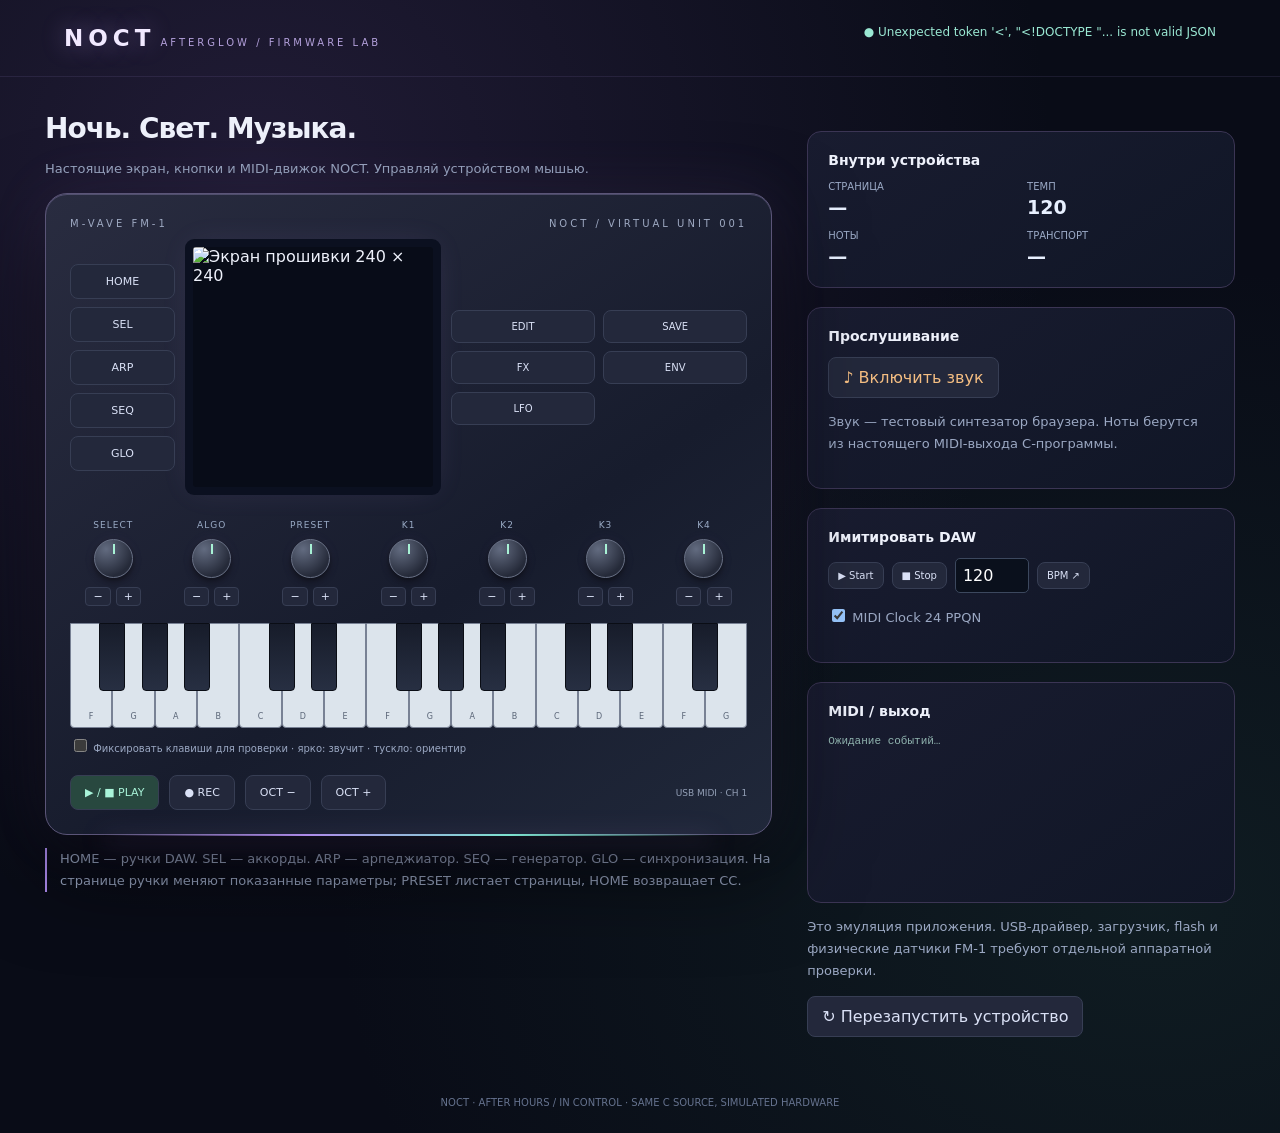
==== emulator/index.html @ 72db49fe "Fix polyphonic chord routing, USB revoicing bursts and physical note lights" ====
<!-- SPDX-License-Identifier: MPL-2.0 -->
<!doctype html><html lang="ru"><meta charset="utf-8"><meta name="viewport" content="width=device-width,initial-scale=1"><title>NOCT · AFTERGLOW</title>
<style>

:root{color-scheme:dark;font-family:Manrope,system-ui,sans-serif;background:#0b0e18;color:#eef1fb}*{box-sizing:border-box}body{margin:0;background:radial-gradient(ellipse at 30% 0,#28224280,transparent 60%);min-height:100vh}button,input{font:inherit}button{cursor:pointer;background:#23283b;color:#dae1f6;border:1px solid #373e54;border-radius:8px;padding:10px 14px}button:hover{border-color:#98efd2;color:#fff}button:focus-visible{outline:2px solid #91efce;outline-offset:3px}header{padding:25px 5%;display:flex;justify-content:space-between;border-bottom:1px solid #ffffff10}.brand{font-size:23px;font-weight:800;letter-spacing:5px}.tag{font-size:10px;color:#99a7c6;letter-spacing:3px}.live{color:#90efcb;font-size:12px}main{max-width:1250px;margin:35px auto;padding:0 30px;display:grid;grid-template-columns:minmax(580px,1.7fr) minmax(270px,1fr);gap:35px}h1{font-size:28px;margin:0 0 8px}p{color:#9ba8c3;font-size:13px;line-height:1.7}.device{background:linear-gradient(145deg,#34394c,#202432);border:1px solid #575d70;border-radius:22px;padding:24px;box-shadow:0 30px 75px #0008,inset 0 2px #ffffff14}.device-brand{display:flex;justify-content:space-between;color:#9ea9c2;font-size:10px;letter-spacing:3px;margin-bottom:18px}.console{display:grid;grid-template-columns:105px 240px 1fr;gap:18px;align-items:center;justify-content:center}.screen{width:240px;height:240px;background:#080c18;image-rendering:pixelated;box-shadow:0 0 0 8px #111522;border-radius:3px}.nav{display:grid;gap:8px}.nav button{font-size:11px;padding:10px 5px;position:relative}.nav button.on{border-color:#81ecc5;background:#233d38;color:#a5f6d8}.utilities{display:grid;grid-template-columns:1fr 1fr;gap:8px}.utilities button{font-size:10px;padding:10px 2px}.rotaries{display:flex;gap:12px;justify-content:center;margin:26px 0 17px}.dial{flex:1;text-align:center}.dial label{font-size:9px;color:#9aabc6;letter-spacing:1px}.dial .rotor{margin:7px auto;width:39px;height:39px;border-radius:50%;border:1px solid #697185;background:radial-gradient(circle at 30% 25%,#626b80,#252a39 72%);box-shadow:0 3px 5px #0008;position:relative}.rotor:after{content:'';height:10px;width:2px;background:#a8f2d5;position:absolute;top:4px;left:18px}.dial button{padding:2px 7px;border-radius:4px;font-size:11px}.keys{position:relative;height:105px;display:flex;user-select:none;touch-action:none}.key{border-radius:0 0 4px 4px;border:1px solid #788194;padding:0;background:#dce4ec;flex:1;position:relative;color:#5a6577;font-size:8px;display:flex;align-items:end;justify-content:center;padding-bottom:6px}.key.black{position:absolute;top:0;width:3.85%;height:65%;background:linear-gradient(#171c2a,#272f42);border-color:#0a0d15;z-index:2;color:#8191a9}.key.down{background:#83e4c4!important}.transport{display:flex;gap:10px;margin-top:18px;align-items:center}.transport button{font-size:11px}.transport .go{background:#28483f;color:#a9f4d9}.transport span{margin-left:auto;font-size:9px;color:#939fb6}.panel{border:1px solid #2c3347;border-radius:14px;padding:20px;background:#141927;margin-top:19px}.panel h2{font-size:14px;margin:0 0 13px}.stats{display:grid;grid-template-columns:1fr 1fr;gap:12px}.stat{font-size:10px;color:#9cabc7}.stat b{display:block;font-size:19px;color:#e8f0ff;margin-top:4px}.log{font:11px/1.8 Consolas,monospace;height:150px;overflow:auto;color:#92b6b1;margin:0}.smallrow{display:flex;gap:8px;align-items:center}.smallrow input{background:#0a101c;border:1px solid #3c485e;border-radius:5px;padding:7px;color:white;width:74px}.smallrow button{font-size:10px;padding:7px 9px}.hint{border-left:2px solid #ad91f5;padding-left:13px}.sound{color:#f5be82}footer{text-align:center;color:#65728e;font-size:10px;padding:25px}@media(max-width:1000px){main{grid-template-columns:1fr}.console{grid-template-columns:105px 240px 1fr}}@media(max-width:650px){main{padding:0 10px}.device{padding:12px}.console{grid-template-columns:70px 240px;gap:16px}.utilities{grid-column:1/-1;grid-template-columns:repeat(6,1fr)}.rotaries{gap:5px}}

body{background:radial-gradient(ellipse at 20% 15%,#44326366,transparent 55%),radial-gradient(ellipse at 90% 80%,#21494044,transparent 50%),#090c17}
.brand{color:#f1e9ff;text-shadow:0 0 25px #bd9aff66}.tag{color:#b3a0db}.device{background:linear-gradient(145deg,#292c40,#171c2d 60%,#20283a);border-color:#5b5578;box-shadow:0 35px 90px #0009,0 0 60px #b38ef21a,inset 0 1px #c3b5ee44;position:relative}.device:after{content:'';position:absolute;left:8%;right:8%;bottom:-2px;height:2px;background:linear-gradient(90deg,transparent,#ad8bea,#7ce1cf,transparent);box-shadow:0 5px 24px #b38ef299}.screen{box-shadow:0 0 0 8px #0b1020,0 0 32px #b190eb22}.panel{background:linear-gradient(145deg,#191c30,#101626);border-color:#3b3554}.nav button.on{box-shadow:inset 0 0 18px #81ecc511,0 0 13px #81ecc515}.rotor{box-shadow:0 3px 7px #0009,0 0 12px #ad8bea15!important}.hint{border-color:#ae8cf0}h1{font-weight:800;letter-spacing:-1px}.live{color:#9ae8d3}header{border-color:#b79df51a}

dialog{color:#edf0ff;background:linear-gradient(145deg,#211b35,#0b1020);border:1px solid #8772b3;border-radius:20px;padding:22px;box-shadow:0 0 100px #a78be84d}dialog::backdrop{background:#040612dc;backdrop-filter:blur(10px)}dialog img{width:min(480px,75vw);height:auto;display:block;image-rendering:pixelated;border-radius:5px;box-shadow:0 0 35px #b69aef22}dialog .zoom-head{display:flex;align-items:center;justify-content:space-between;margin-bottom:14px;font-size:11px;letter-spacing:2px;color:#b8a6d7}.screen{cursor:zoom-in}dialog button{padding:5px 12px}

[data-tap].dim{box-shadow:inset 0 -2px 0 #7fd5bd38;color:#a8b9ba}[data-tap].on{border-color:#8aefd0!important;color:#c9ffef!important;background:#28483f!important;box-shadow:0 0 16px #6de2b22b,inset 0 0 15px #8aefd014}.key.dim{box-shadow:inset 0 -14px 19px #52c29c70;border-bottom-color:#89cbb9}.key.black.dim{background:linear-gradient(#171c2a,#275148)}.key.down{box-shadow:0 0 13px #83e4c466,inset 0 -6px 0 #4db38e!important}
</style>
<header><div><span class="brand">NOCT</span> <span class="tag">AFTERGLOW / FIRMWARE LAB</span></div><div class="live" id="connection">● Подключение к C-движку…</div></header>
<main><section><h1>Ночь. Свет. Музыка.</h1><p>Настоящие экран, кнопки и MIDI-движок NOCT. Управляй устройством мышью.</p><div class="device"><div class="device-brand"><span>M-VAVE FM-1</span><span>NOCT / VIRTUAL UNIT 001</span></div><div class="console"><div class="nav" id="nav"></div><img class="screen" id="screen" alt="Экран прошивки 240 × 240"><div class="utilities" id="utilities"></div></div><div class="rotaries" id="rotaries"></div><div class="keys" id="keys"></div><p style="margin:8px 0 0;font-size:10px"><label><input id="holdKeys" type="checkbox"> Фиксировать клавиши для проверки</label> · ярко: звучит · тускло: ориентир</p><div class="transport"><button class="go" data-tap="PLAY">▶ / ■ PLAY</button><button data-tap="REC">● REC</button><button data-tap="OCT-">OCT −</button><button data-tap="OCT+">OCT +</button><span>USB MIDI · CH 1</span></div></div><p class="hint" id="help">HOME — ручки DAW. SEL — аккорды. ARP — арпеджиатор. SEQ — генератор. GLO — синхронизация. На странице ручки меняют показанные параметры; PRESET листает страницы, HOME возвращает CC.</p></section>
<aside><div class="panel"><h2>Внутри устройства</h2><div class="stats"><div class="stat">СТРАНИЦА<b id="page">—</b></div><div class="stat">ТЕМП<b id="bpm">120</b></div><div class="stat">НОТЫ<b id="notes">—</b></div><div class="stat">ТРАНСПОРТ<b id="transport">—</b></div></div></div><div class="panel"><h2>Прослушивание</h2><button class="sound" id="audio">♪ Включить звук</button><p>Звук — тестовый синтезатор браузера. Ноты берутся из настоящего MIDI-выхода C-программы.</p></div><div class="panel"><h2>Имитировать DAW</h2><div class="smallrow"><button id="dawplay">▶ Start</button><button id="dawstop">■ Stop</button><input id="tempo" aria-label="Темп DAW" type="number" value="120" min="20" max="999"><button id="sendtempo">BPM ↗</button></div><p><label><input type="checkbox" id="clock" checked> MIDI Clock 24 PPQN</label></p></div><div class="panel"><h2>MIDI / выход</h2><pre class="log" id="log">Ожидание событий…</pre></div><p>Это эмуляция приложения. USB-драйвер, загрузчик, flash и физические датчики FM-1 требуют отдельной аппаратной проверки.</p><button id="reset">↻ Перезапустить устройство</button></aside></main><footer>NOCT · AFTER HOURS / IN CONTROL · SAME C SOURCE, SIMULATED HARDWARE</footer>
<dialog id="zoom"><div class="zoom-head"><span>NOCT / AFTERGLOW · LIVE</span><button id="closeZoom" aria-label="Закрыть увеличенный экран">×</button></div><img id="zoomScreen" alt="Анимированный экран AFTERGLOW крупным планом"></dialog>
<script>
const $=id=>document.getElementById(id),send=(op,name,value,extra={})=>fetch('/action',{method:'POST',headers:{'Content-Type':'application/json'},body:JSON.stringify({op,name,value,...extra})});
for(const name of ['HOME','SEL','ARP','SEQ','GLO'])$('nav').insertAdjacentHTML('beforeend',`<button data-tap="${name}" id="btn-${name}">${name}</button>`);
for(const name of ['EDIT','SAVE','FX','ENV','LFO'])$('utilities').insertAdjacentHTML('beforeend',`<button data-tap="${name}">${name}</button>`);
for(const name of ['SELECT','ALGO','PRESET','K1','K2','K3','K4']){$('rotaries').insertAdjacentHTML('beforeend',`<div class="dial"><label>${name}</label><div class="rotor" title="Колесо мыши: ${name}"></div><button aria-label="${name} минус" data-spin="${name}" data-value="-1">−</button> <button aria-label="${name} плюс" data-spin="${name}" data-value="1">+</button></div>`);$('rotaries').lastElementChild.querySelector('.rotor').addEventListener('wheel',e=>{e.preventDefault();send('spin',name,e.deltaY<0?1:-1)},{passive:false})}
document.querySelectorAll('[data-tap]').forEach(b=>{if(['ENV','LFO'].includes(b.dataset.tap)){b.addEventListener('pointerdown',e=>{b.setPointerCapture(e.pointerId);send('press',b.dataset.tap)});b.addEventListener('pointerup',()=>send('release',b.dataset.tap));b.addEventListener('lostpointercapture',()=>send('release',b.dataset.tap))}else b.onclick=()=>send('tap',b.dataset.tap)});
document.querySelectorAll('[data-spin]').forEach(b=>b.onclick=()=>send('spin',b.dataset.spin,Number(b.dataset.value)));
const heldForTest=new Set();
let white=0;for(let k=0;k<27;k++){let black=[1,3,6,8,10].includes((k+5)%12),b=document.createElement('button');b.className='key'+(black?' black':'');b.dataset.key=k;b.setAttribute('aria-label','Клавиша '+k);if(black)b.style.left=(white/16*100-1.92)+'%';else{b.textContent=['F','F♯','G','G♯','A','A♯','B','C','C♯','D','D♯','E'][k%12];white++}b.onpointerdown=e=>{e.preventDefault();b.setPointerCapture(e.pointerId);if($('holdKeys').checked){if(heldForTest.has(k)){heldForTest.delete(k);send('key',null,k,{down:false})}else{heldForTest.add(k);send('key',null,k,{down:true})}}else send('key',null,k,{down:true})};b.onpointerup=()=>{if(!$('holdKeys').checked)send('key',null,k,{down:false})};b.onlostpointercapture=()=>{if(!$('holdKeys').checked)send('key',null,k,{down:false})};$('keys').appendChild(b)}
$('holdKeys').onchange=()=>{if(!$('holdKeys').checked){for(const k of heldForTest)send('key',null,k,{down:false});heldForTest.clear()}};
$('screen').onclick=()=>{$('zoomScreen').src=$('screen').src;$('zoom').showModal()};$('closeZoom').onclick=()=>$('zoom').close();
let ctx=null,voices=new Map(),lastEvent=0,pedal=false,deferred=new Set();function noteOn(n,v){if(!ctx)return;noteOff(n);let o=ctx.createOscillator(),g=ctx.createGain();o.type='triangle';o.frequency.value=440*2**((n-69)/12);g.gain.setValueAtTime(0,ctx.currentTime);g.gain.linearRampToValueAtTime(.09*v/127,ctx.currentTime+.01);o.connect(g).connect(ctx.destination);o.start();voices.set(n,{o,g})}function noteOff(n){let voice=voices.get(n);if(!voice||!ctx)return;voice.g.gain.cancelScheduledValues(ctx.currentTime);voice.g.gain.setTargetAtTime(0,ctx.currentTime,.03);voice.o.stop(ctx.currentTime+.2);voices.delete(n)}
$('audio').onclick=async()=>{if(!ctx){ctx=new AudioContext();await ctx.resume();$('audio').textContent='♪ Звук включён'}else{for(const n of voices.keys())noteOff(n);await ctx.close();ctx=null;$('audio').textContent='♪ Включить звук'}};
$('clock').onchange=()=>send('clock',null,$('clock').checked);
$('reset').onclick=()=>{for(const n of voices.keys())noteOff(n);send('reset')};$('dawplay').onclick=async()=>{await send('daw',null,true);if(!$('clock').checked)send('clock',null,false)};$('dawstop').onclick=()=>send('daw',null,false);$('sendtempo').onclick=()=>send('tempo',null,$('tempo').value);
async function refresh(){try{let s=await(await fetch('/state')).json();if(!s.ready)throw new Error(s.error||'Загрузка');$('screen').src='/screen.png?t='+s.ms;if($('zoom').open)$('zoomScreen').src=$('screen').src;$('connection').textContent='● C-движок подключён';$('help').textContent=[
'DAW: K1–K4 → CC20–23. PRESET выбирает страницу; SELECT меняет BPM.',
'CHORDS: K1 — тип, K2 — velocity, K3 — чувствительность, K4 — октава. SEL включает/выключает аккорды.',
'COMPOSE: K1 — режим, K2 — лад, K3 — корень, K4 — гармония. PRESET + → ритм. EDIT — новая фраза. SEQ — пуск/стоп.',
'RHYTHM: K1 — нот на такт, K2 — длительность, K3 — диапазон, K4 — velocity. HOME возвращает ручки DAW.',
'ARP: K1 — сетка, K2 — порядок, K3 — октавы, K4 — BPM. ARP включает/выключает перебор.',
'SYNC: K1 — AUTO/INT/EXT, K2 — BPM, K3 — velocity, K4 — чувствительность.'][s.page];
$('page').textContent=['DAW','CHORDS','COMPOSE','RHYTHM','ARP','SYNC'][s.page]||s.page;$('bpm').textContent=(s.bpm/10).toFixed(1);$('notes').textContent=s.notes.join(' · ')||'—';$('transport').textContent=s.running?'GEN PLAY':s.playing?'DAW PLAY':'STOP';const ledNames=['FX','SEL','ENV','LFO','EDIT','GLO','HOME','SAVE','ARP','SEQ','PLAY','REC','OCT-','OCT+'];document.querySelectorAll('[data-tap]').forEach(b=>{let i=ledNames.indexOf(b.dataset.tap);b.classList.toggle('on',!!(s.led_buttons>>i&1));b.classList.toggle('dim',!!(s.led_dim_buttons>>i&1))});for(const e of s.events){if(e.id<=lastEvent)continue;lastEvent=e.id;let [st,n,v]=e.data;if((st&240)===144&&v){deferred.delete(n);noteOn(n,v)}if((st&240)===128||((st&240)===144&&!v)){if(pedal)deferred.add(n);else noteOff(n)}if((st&240)===176&&n===64){pedal=v>=64;if(!pedal){for(const note of deferred)noteOff(note);deferred.clear()}}if((st&240)===176&&(n===120||n===123)){for(const note of voices.keys())noteOff(note);deferred.clear()}}for(const n of voices.keys())if(!(s.sounding||s.notes).includes(n))noteOff(n);$('log').textContent=s.events.slice(-9).map(e=>e.data.map(v=>v.toString(16).toUpperCase().padStart(2,'0')).join(' ')).join('\n');document.querySelectorAll('[data-key]').forEach(b=>{let key=Number(b.dataset.key);b.classList.toggle('down',!!(s.led_keys>>key&1));b.classList.toggle('dim',!!(s.led_dim_keys>>key&1))})}catch(e){$('connection').textContent='● '+e.message}setTimeout(refresh,120)}refresh();
</script></html>
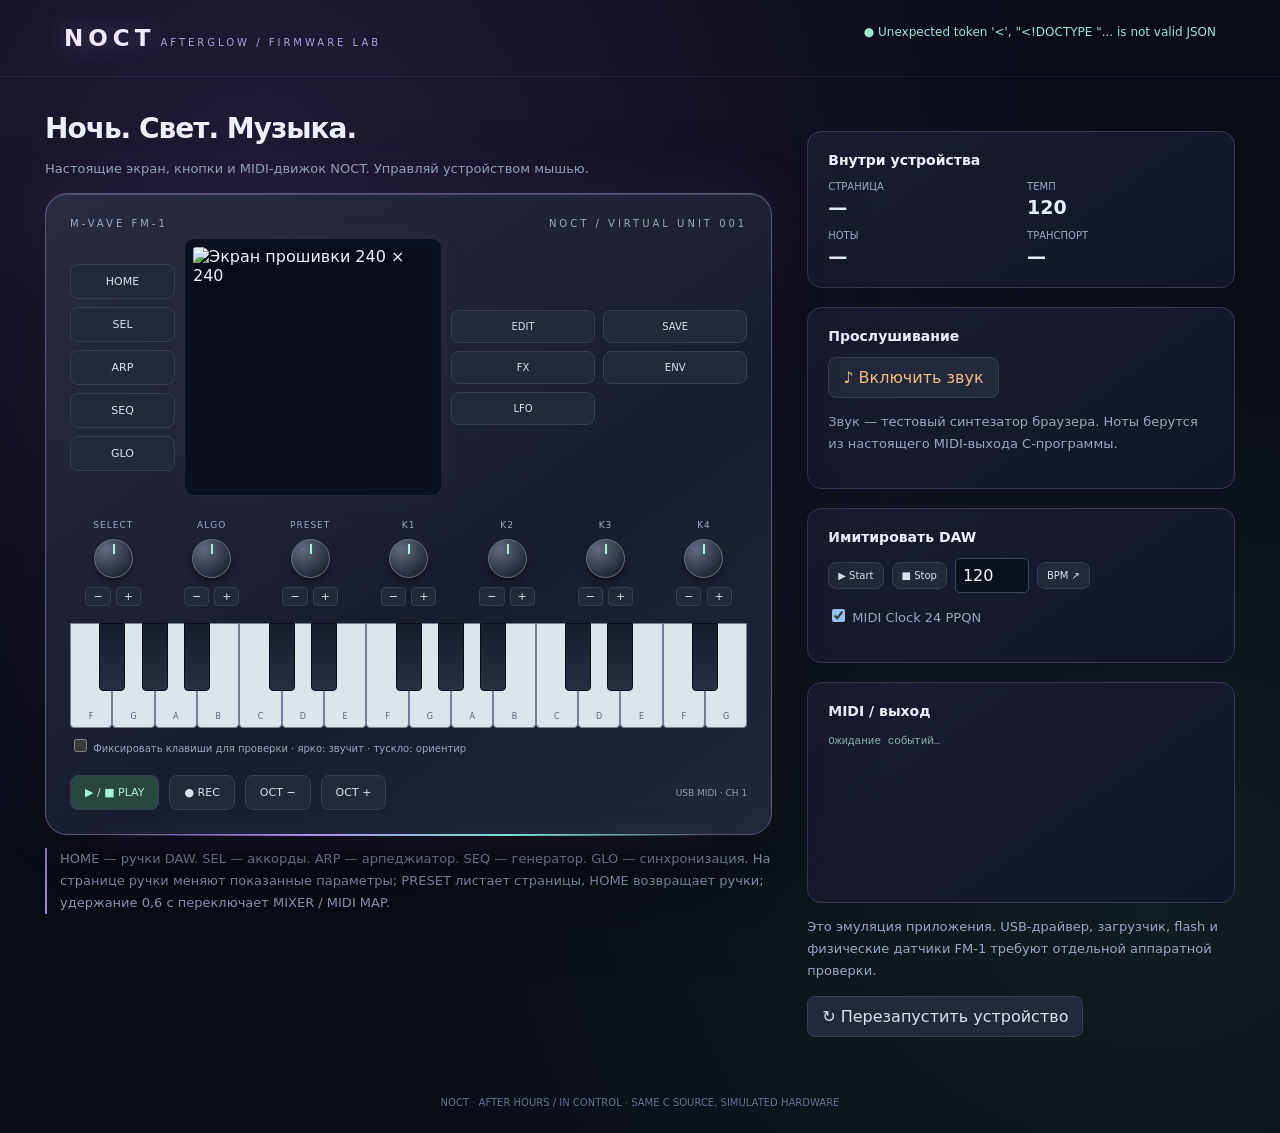
==== commit c0858e02: "Fix MIDI recovery and DAW synchronization in NOCT 0.7.1 Preserve deferred note and pedal releases th" ====
--- a/emulator/index.html
+++ b/emulator/index.html
@@ -12,7 +12,7 @@
 [data-tap].dim{box-shadow:inset 0 -2px 0 #7fd5bd38;color:#a8b9ba}[data-tap].on{border-color:#8aefd0!important;color:#c9ffef!important;background:#28483f!important;box-shadow:0 0 16px #6de2b22b,inset 0 0 15px #8aefd014}.key.dim{box-shadow:inset 0 -14px 19px #52c29c70;border-bottom-color:#89cbb9}.key.black.dim{background:linear-gradient(#171c2a,#275148)}.key.down{box-shadow:0 0 13px #83e4c466,inset 0 -6px 0 #4db38e!important}
 </style>
 <header><div><span class="brand">NOCT</span> <span class="tag">AFTERGLOW / FIRMWARE LAB</span></div><div class="live" id="connection">● Подключение к C-движку…</div></header>
-<main><section><h1>Ночь. Свет. Музыка.</h1><p>Настоящие экран, кнопки и MIDI-движок NOCT. Управляй устройством мышью.</p><div class="device"><div class="device-brand"><span>M-VAVE FM-1</span><span>NOCT / VIRTUAL UNIT 001</span></div><div class="console"><div class="nav" id="nav"></div><img class="screen" id="screen" alt="Экран прошивки 240 × 240"><div class="utilities" id="utilities"></div></div><div class="rotaries" id="rotaries"></div><div class="keys" id="keys"></div><p style="margin:8px 0 0;font-size:10px"><label><input id="holdKeys" type="checkbox"> Фиксировать клавиши для проверки</label> · ярко: звучит · тускло: ориентир</p><div class="transport"><button class="go" data-tap="PLAY">▶ / ■ PLAY</button><button data-tap="REC">● REC</button><button data-tap="OCT-">OCT −</button><button data-tap="OCT+">OCT +</button><span>USB MIDI · CH 1</span></div></div><p class="hint" id="help">HOME — ручки DAW. SEL — аккорды. ARP — арпеджиатор. SEQ — генератор. GLO — синхронизация. На странице ручки меняют показанные параметры; PRESET листает страницы, HOME возвращает CC.</p></section>
+<main><section><h1>Ночь. Свет. Музыка.</h1><p>Настоящие экран, кнопки и MIDI-движок NOCT. Управляй устройством мышью.</p><div class="device"><div class="device-brand"><span>M-VAVE FM-1</span><span>NOCT / VIRTUAL UNIT 001</span></div><div class="console"><div class="nav" id="nav"></div><img class="screen" id="screen" alt="Экран прошивки 240 × 240"><div class="utilities" id="utilities"></div></div><div class="rotaries" id="rotaries"></div><div class="keys" id="keys"></div><p style="margin:8px 0 0;font-size:10px"><label><input id="holdKeys" type="checkbox"> Фиксировать клавиши для проверки</label> · ярко: звучит · тускло: ориентир</p><div class="transport"><button class="go" data-tap="PLAY">▶ / ■ PLAY</button><button data-tap="REC">● REC</button><button data-tap="OCT-">OCT −</button><button data-tap="OCT+">OCT +</button><span>USB MIDI · CH 1</span></div></div><p class="hint" id="help">HOME — ручки DAW. SEL — аккорды. ARP — арпеджиатор. SEQ — генератор. GLO — синхронизация. На странице ручки меняют показанные параметры; PRESET листает страницы, HOME возвращает ручки; удержание 0,6 с переключает MIXER / MIDI MAP.</p></section>
 <aside><div class="panel"><h2>Внутри устройства</h2><div class="stats"><div class="stat">СТРАНИЦА<b id="page">—</b></div><div class="stat">ТЕМП<b id="bpm">120</b></div><div class="stat">НОТЫ<b id="notes">—</b></div><div class="stat">ТРАНСПОРТ<b id="transport">—</b></div></div></div><div class="panel"><h2>Прослушивание</h2><button class="sound" id="audio">♪ Включить звук</button><p>Звук — тестовый синтезатор браузера. Ноты берутся из настоящего MIDI-выхода C-программы.</p></div><div class="panel"><h2>Имитировать DAW</h2><div class="smallrow"><button id="dawplay">▶ Start</button><button id="dawstop">■ Stop</button><input id="tempo" aria-label="Темп DAW" type="number" value="120" min="20" max="999"><button id="sendtempo">BPM ↗</button></div><p><label><input type="checkbox" id="clock" checked> MIDI Clock 24 PPQN</label></p></div><div class="panel"><h2>MIDI / выход</h2><pre class="log" id="log">Ожидание событий…</pre></div><p>Это эмуляция приложения. USB-драйвер, загрузчик, flash и физические датчики FM-1 требуют отдельной аппаратной проверки.</p><button id="reset">↻ Перезапустить устройство</button></aside></main><footer>NOCT · AFTER HOURS / IN CONTROL · SAME C SOURCE, SIMULATED HARDWARE</footer>
 <dialog id="zoom"><div class="zoom-head"><span>NOCT / AFTERGLOW · LIVE</span><button id="closeZoom" aria-label="Закрыть увеличенный экран">×</button></div><img id="zoomScreen" alt="Анимированный экран AFTERGLOW крупным планом"></dialog>
 <script>
@@ -20,7 +20,7 @@
 for(const name of ['HOME','SEL','ARP','SEQ','GLO'])$('nav').insertAdjacentHTML('beforeend',`<button data-tap="${name}" id="btn-${name}">${name}</button>`);
 for(const name of ['EDIT','SAVE','FX','ENV','LFO'])$('utilities').insertAdjacentHTML('beforeend',`<button data-tap="${name}">${name}</button>`);
 for(const name of ['SELECT','ALGO','PRESET','K1','K2','K3','K4']){$('rotaries').insertAdjacentHTML('beforeend',`<div class="dial"><label>${name}</label><div class="rotor" title="Колесо мыши: ${name}"></div><button aria-label="${name} минус" data-spin="${name}" data-value="-1">−</button> <button aria-label="${name} плюс" data-spin="${name}" data-value="1">+</button></div>`);$('rotaries').lastElementChild.querySelector('.rotor').addEventListener('wheel',e=>{e.preventDefault();send('spin',name,e.deltaY<0?1:-1)},{passive:false})}
-document.querySelectorAll('[data-tap]').forEach(b=>{if(['ENV','LFO'].includes(b.dataset.tap)){b.addEventListener('pointerdown',e=>{b.setPointerCapture(e.pointerId);send('press',b.dataset.tap)});b.addEventListener('pointerup',()=>send('release',b.dataset.tap));b.addEventListener('lostpointercapture',()=>send('release',b.dataset.tap))}else b.onclick=()=>send('tap',b.dataset.tap)});
+document.querySelectorAll('[data-tap]').forEach(b=>{if(['HOME','ENV','LFO'].includes(b.dataset.tap)){b.addEventListener('pointerdown',e=>{b.setPointerCapture(e.pointerId);send('press',b.dataset.tap)});b.addEventListener('pointerup',()=>send('release',b.dataset.tap));b.addEventListener('lostpointercapture',()=>send('release',b.dataset.tap))}else b.onclick=()=>send('tap',b.dataset.tap)});
 document.querySelectorAll('[data-spin]').forEach(b=>b.onclick=()=>send('spin',b.dataset.spin,Number(b.dataset.value)));
 const heldForTest=new Set();
 let white=0;for(let k=0;k<27;k++){let black=[1,3,6,8,10].includes((k+5)%12),b=document.createElement('button');b.className='key'+(black?' black':'');b.dataset.key=k;b.setAttribute('aria-label','Клавиша '+k);if(black)b.style.left=(white/16*100-1.92)+'%';else{b.textContent=['F','F♯','G','G♯','A','A♯','B','C','C♯','D','D♯','E'][k%12];white++}b.onpointerdown=e=>{e.preventDefault();b.setPointerCapture(e.pointerId);if($('holdKeys').checked){if(heldForTest.has(k)){heldForTest.delete(k);send('key',null,k,{down:false})}else{heldForTest.add(k);send('key',null,k,{down:true})}}else send('key',null,k,{down:true})};b.onpointerup=()=>{if(!$('holdKeys').checked)send('key',null,k,{down:false})};b.onlostpointercapture=()=>{if(!$('holdKeys').checked)send('key',null,k,{down:false})};$('keys').appendChild(b)}
@@ -31,11 +31,11 @@
 $('clock').onchange=()=>send('clock',null,$('clock').checked);
 $('reset').onclick=()=>{for(const n of voices.keys())noteOff(n);send('reset')};$('dawplay').onclick=async()=>{await send('daw',null,true);if(!$('clock').checked)send('clock',null,false)};$('dawstop').onclick=()=>send('daw',null,false);$('sendtempo').onclick=()=>send('tempo',null,$('tempo').value);
 async function refresh(){try{let s=await(await fetch('/state')).json();if(!s.ready)throw new Error(s.error||'Загрузка');$('screen').src='/screen.png?t='+s.ms;if($('zoom').open)$('zoomScreen').src=$('screen').src;$('connection').textContent='● C-движок подключён';$('help').textContent=[
-'DAW: K1–K4 → CC20–23. PRESET выбирает страницу; SELECT меняет BPM.',
+'DAW: MIXER → CC20–23, MIDI MAP → CC24–27. Удерживай HOME 0,6 с для переключения. PRESET — страницы; SELECT — BPM.',
 'CHORDS: K1 — тип, K2 — velocity, K3 — чувствительность, K4 — октава. SEL включает/выключает аккорды.',
 'COMPOSE: K1 — режим, K2 — лад, K3 — корень, K4 — гармония. PRESET + → ритм. EDIT — новая фраза. SEQ — пуск/стоп.',
 'RHYTHM: K1 — нот на такт, K2 — длительность, K3 — диапазон, K4 — velocity. HOME возвращает ручки DAW.',
 'ARP: K1 — сетка, K2 — порядок, K3 — октавы, K4 — BPM. ARP включает/выключает перебор.',
 'SYNC: K1 — AUTO/INT/EXT, K2 — BPM, K3 — velocity, K4 — чувствительность.'][s.page];
-$('page').textContent=['DAW','CHORDS','COMPOSE','RHYTHM','ARP','SYNC'][s.page]||s.page;$('bpm').textContent=(s.bpm/10).toFixed(1);$('notes').textContent=s.notes.join(' · ')||'—';$('transport').textContent=s.running?'GEN PLAY':s.playing?'DAW PLAY':'STOP';const ledNames=['FX','SEL','ENV','LFO','EDIT','GLO','HOME','SAVE','ARP','SEQ','PLAY','REC','OCT-','OCT+'];document.querySelectorAll('[data-tap]').forEach(b=>{let i=ledNames.indexOf(b.dataset.tap);b.classList.toggle('on',!!(s.led_buttons>>i&1));b.classList.toggle('dim',!!(s.led_dim_buttons>>i&1))});for(const e of s.events){if(e.id<=lastEvent)continue;lastEvent=e.id;let [st,n,v]=e.data;if((st&240)===144&&v){deferred.delete(n);noteOn(n,v)}if((st&240)===128||((st&240)===144&&!v)){if(pedal)deferred.add(n);else noteOff(n)}if((st&240)===176&&n===64){pedal=v>=64;if(!pedal){for(const note of deferred)noteOff(note);deferred.clear()}}if((st&240)===176&&(n===120||n===123)){for(const note of voices.keys())noteOff(note);deferred.clear()}}for(const n of voices.keys())if(!(s.sounding||s.notes).includes(n))noteOff(n);$('log').textContent=s.events.slice(-9).map(e=>e.data.map(v=>v.toString(16).toUpperCase().padStart(2,'0')).join(' ')).join('\n');document.querySelectorAll('[data-key]').forEach(b=>{let key=Number(b.dataset.key);b.classList.toggle('down',!!(s.led_keys>>key&1));b.classList.toggle('dim',!!(s.led_dim_keys>>key&1))})}catch(e){$('connection').textContent='● '+e.message}setTimeout(refresh,120)}refresh();
+$('page').textContent=['DAW','CHORDS','COMPOSE','RHYTHM','ARP','SYNC'][s.page]||s.page;$('bpm').textContent=(s.bpm/10).toFixed(1);$('notes').textContent=(s.sounding||s.notes).join(' · ')||'—';$('transport').textContent=s.running?'GEN PLAY':s.playing?'DAW PLAY':'STOP';const ledNames=['FX','SEL','ENV','LFO','EDIT','GLO','HOME','SAVE','ARP','SEQ','PLAY','REC','OCT-','OCT+'];document.querySelectorAll('[data-tap]').forEach(b=>{let i=ledNames.indexOf(b.dataset.tap);b.classList.toggle('on',!!(s.led_buttons>>i&1));b.classList.toggle('dim',!!(s.led_dim_buttons>>i&1))});for(const e of s.events){if(e.id<=lastEvent)continue;lastEvent=e.id;let [st,n,v]=e.data;if((st&240)===144&&v){deferred.delete(n);noteOn(n,v)}if((st&240)===128||((st&240)===144&&!v)){if(pedal)deferred.add(n);else noteOff(n)}if((st&240)===176&&n===64){pedal=v>=64;if(!pedal){for(const note of deferred)noteOff(note);deferred.clear()}}if((st&240)===176&&(n===120||n===123)){for(const note of voices.keys())noteOff(note);deferred.clear()}}for(const n of voices.keys())if(!(s.sounding||s.notes).includes(n))noteOff(n);$('log').textContent=s.events.slice(-9).map(e=>e.data.map(v=>v.toString(16).toUpperCase().padStart(2,'0')).join(' ')).join('\n');document.querySelectorAll('[data-key]').forEach(b=>{let key=Number(b.dataset.key);b.classList.toggle('down',!!(s.led_keys>>key&1));b.classList.toggle('dim',!!(s.led_dim_keys>>key&1))})}catch(e){$('connection').textContent='● '+e.message}setTimeout(refresh,120)}refresh();
 </script></html>
